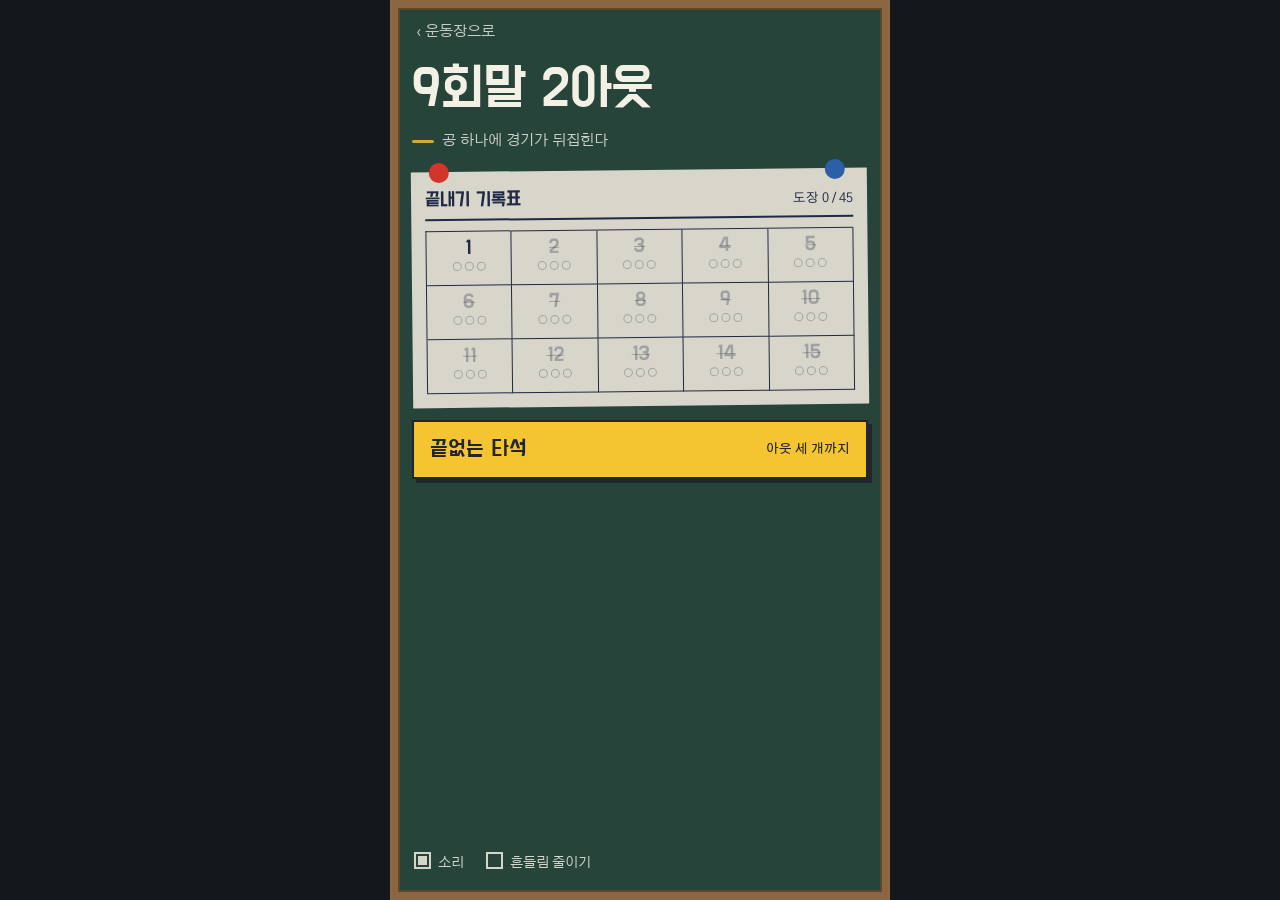
==== baseball.html @ 1e935be0 "방과 후 운동장: 프리킥, 야구, 농구 게임 세 가지 Co-Authored-By: Claude <noreply@anthropic.com>" ====
<!doctype html>
<html lang="ko">
<head>
<meta charset="utf-8">
<meta name="viewport" content="width=device-width,initial-scale=1,viewport-fit=cover,user-scalable=no">
<meta name="theme-color" content="#27443A">
<title>9회말 2아웃 · 방과 후 운동장</title>
<link rel="preconnect" href="https://fonts.googleapis.com">
<link rel="preconnect" href="https://fonts.gstatic.com" crossorigin>
<link href="https://fonts.googleapis.com/css2?family=Do+Hyeon&family=Gothic+A1:wght@500;700&display=swap" rel="stylesheet">
<link rel="stylesheet" href="common.css">
</head>
<body>
<div id="app"><canvas id="cv"></canvas><div id="ui"></div></div>
<script src="common.js"></script>
<script src="baseball.js"></script>
</body>
</html>
---- common.css ----
:root{
  --dirt:#CDAA7A; --turf:#3D7A58; --track:#A8503A; --lime:#F3F0E6;
  --board:#27443A; --boardD:#1B3029; --wood:#8A6642;
  --ink:#1F2A44; --paper:#D8D5CA; --yellow:#F4C531; --stamp:#D2362B; --dark:#20262B;
}
*{box-sizing:border-box;-webkit-tap-highlight-color:transparent}
html,body{margin:0;height:100%;background:#14181a;overscroll-behavior:none}
body{font-family:"Gothic A1",system-ui,sans-serif;color:var(--ink);display:flex;justify-content:center;
  touch-action:none;user-select:none;-webkit-user-select:none}
#app{position:relative;width:100%;max-width:500px;height:100vh;height:100dvh;overflow:hidden;background:var(--dirt)}
#cv{position:absolute;inset:0;width:100%;height:100%;display:block;touch-action:none}
#ui{position:absolute;inset:0;pointer-events:none}
#ui>*{pointer-events:auto}
button{font:inherit;color:inherit;cursor:pointer}
h1,.dh{font-family:"Do Hyeon","Gothic A1",sans-serif;font-weight:400}

/* 칠판 메뉴 */
.screen{position:absolute;inset:0;display:none;flex-direction:column;gap:14px;
  padding:calc(18px + env(safe-area-inset-top)) 22px calc(20px + env(safe-area-inset-bottom));
  overflow-y:auto;touch-action:pan-y}
.screen.on{display:flex}
.menu{background:var(--board);color:var(--lime);box-shadow:inset 0 0 0 8px var(--wood), inset 0 0 0 10px #5f4529}
.back{align-self:flex-start;color:var(--lime);text-decoration:none;font-size:15px;opacity:.8;padding:8px 4px;margin:-4px 0 -8px}
.back:focus-visible,.cell:focus-visible,.btn:focus-visible,.opt:focus-visible{outline:3px solid var(--yellow);outline-offset:2px}
.menu h1{font-size:clamp(40px,12vw,56px);line-height:1;margin:6px 0 0;letter-spacing:-.5px}
.menu .tag{margin:0;font-size:15px;opacity:.82}
.menu .tag::before{content:"";display:inline-block;width:22px;height:3px;background:var(--yellow);vertical-align:middle;margin-right:8px;border-radius:2px}

/* 갱지 기록표 */
.sheet{position:relative;background:var(--paper);color:var(--ink);padding:16px 14px 14px;margin-top:6px;transform:rotate(-.6deg)}
.mag{position:absolute;top:-9px;width:20px;height:20px;border-radius:50%}
.mag.m1{left:18px;background:var(--stamp)} .mag.m2{right:22px;background:#2B5FA8}
.sheet-head{display:flex;justify-content:space-between;align-items:baseline;border-bottom:2px solid var(--ink);padding-bottom:6px;margin-bottom:10px}
.sheet-head b{font-family:"Do Hyeon";font-weight:400;font-size:20px}
.sheet-head span{font-size:13px}
.grid{display:grid;grid-template-columns:repeat(5,1fr);border-left:1px solid var(--ink);border-top:1px solid var(--ink)}
.cell{background:none;border:0;border-right:1px solid var(--ink);border-bottom:1px solid var(--ink);
  min-height:54px;padding:5px 0 6px;display:flex;flex-direction:column;align-items:center;gap:4px}
.cell b{font-family:"Do Hyeon";font-weight:400;font-size:21px;line-height:1}
.cell.lock{color:rgba(31,42,68,.3);cursor:default}
.cell.lock b{text-decoration:line-through;text-decoration-thickness:1px}
.cell:not(.lock):active{background:rgba(31,42,68,.1)}
.dots{display:flex;gap:3px;height:9px}
.dots i{width:9px;height:9px;border-radius:50%;border:1.5px solid rgba(31,42,68,.28)}
.dots i.on{border-color:var(--stamp);background:var(--stamp)}

.btn{border:2px solid var(--dark);background:var(--lime);color:var(--dark);padding:13px 16px;font-size:17px;font-weight:700;
  box-shadow:4px 4px 0 var(--dark);display:flex;justify-content:space-between;align-items:center;gap:10px;text-align:left}
.btn b{font-family:"Do Hyeon";font-weight:400;font-size:23px}
.btn span{font-size:13px;font-weight:500}
.btn.main{background:var(--yellow)}
.btn:active{transform:translate(3px,3px);box-shadow:1px 1px 0 var(--dark)}
.btn.plain{background:none;border:0;box-shadow:none;text-decoration:underline;text-underline-offset:4px;font-weight:500;font-size:15px;padding:10px 6px;justify-content:center}
.opts{display:flex;gap:18px;margin-top:auto;padding-top:6px}
.opt{background:none;border:0;color:var(--lime);font-size:14px;padding:8px 2px;opacity:.85}
.opt::before{content:"";display:inline-block;width:13px;height:13px;border:2px solid var(--lime);margin-right:7px;vertical-align:-2px}
.opt.on::before{background:var(--lime);box-shadow:inset 0 0 0 2px var(--board)}

/* 경기 중 */
#bPause{position:absolute;top:calc(10px + env(safe-area-inset-top));right:12px;width:44px;height:44px;background:var(--dark);
  border:0;display:none;align-items:center;justify-content:center;gap:6px}
#bPause.on{display:flex}
#bPause i{width:5px;height:16px;background:var(--lime)}

/* 결과 쪽지 */
.slipwrap{position:absolute;inset:0;display:none;align-items:flex-end;background:rgba(20,24,26,.45)}
.slipwrap.on{display:flex}
.slip{width:100%;background:var(--paper);padding:22px 22px calc(22px + env(safe-area-inset-bottom));
  border-top:3px solid var(--ink);animation:up .28s cubic-bezier(.2,.8,.2,1)}
@keyframes up{from{transform:translateY(100%)}to{transform:none}}
.slip h2{font-family:"Do Hyeon";font-weight:400;font-size:38px;margin:0;line-height:1.05}
.slip p{margin:6px 0 0;font-size:15px;line-height:1.5}
.slip .new{display:inline-block;background:var(--stamp);color:#fff;font-size:12px;font-weight:700;padding:2px 7px;margin-left:8px;vertical-align:6px;transform:rotate(-4deg)}
.stamps{display:flex;gap:12px;margin:16px 0 4px}
.stamps i{width:58px;height:58px;border-radius:50%;border:2px dashed rgba(31,42,68,.3);display:grid;place-items:center}
.stamps i.on{border:3px solid var(--stamp);animation:stamp .22s cubic-bezier(.2,.8,.2,1) both}
.stamps i.on::after{content:"";width:34px;height:34px;background:var(--stamp);
  clip-path:polygon(50% 0,61% 35%,98% 35%,68% 57%,79% 91%,50% 70%,21% 91%,32% 57%,2% 35%,39% 35%)}
.stamps i:nth-child(1){transform:rotate(-9deg)} .stamps i:nth-child(2){transform:rotate(5deg)} .stamps i:nth-child(3){transform:rotate(-3deg)}
.stamps i.on:nth-child(2){animation-delay:.28s} .stamps i.on:nth-child(3){animation-delay:.56s}
@keyframes stamp{from{scale:1.9;opacity:0}to{scale:1;opacity:1}}
.slip .row{display:flex;flex-direction:column;gap:10px;margin-top:18px}
@media (prefers-reduced-motion:reduce){.slip,.stamps i.on{animation:none}}
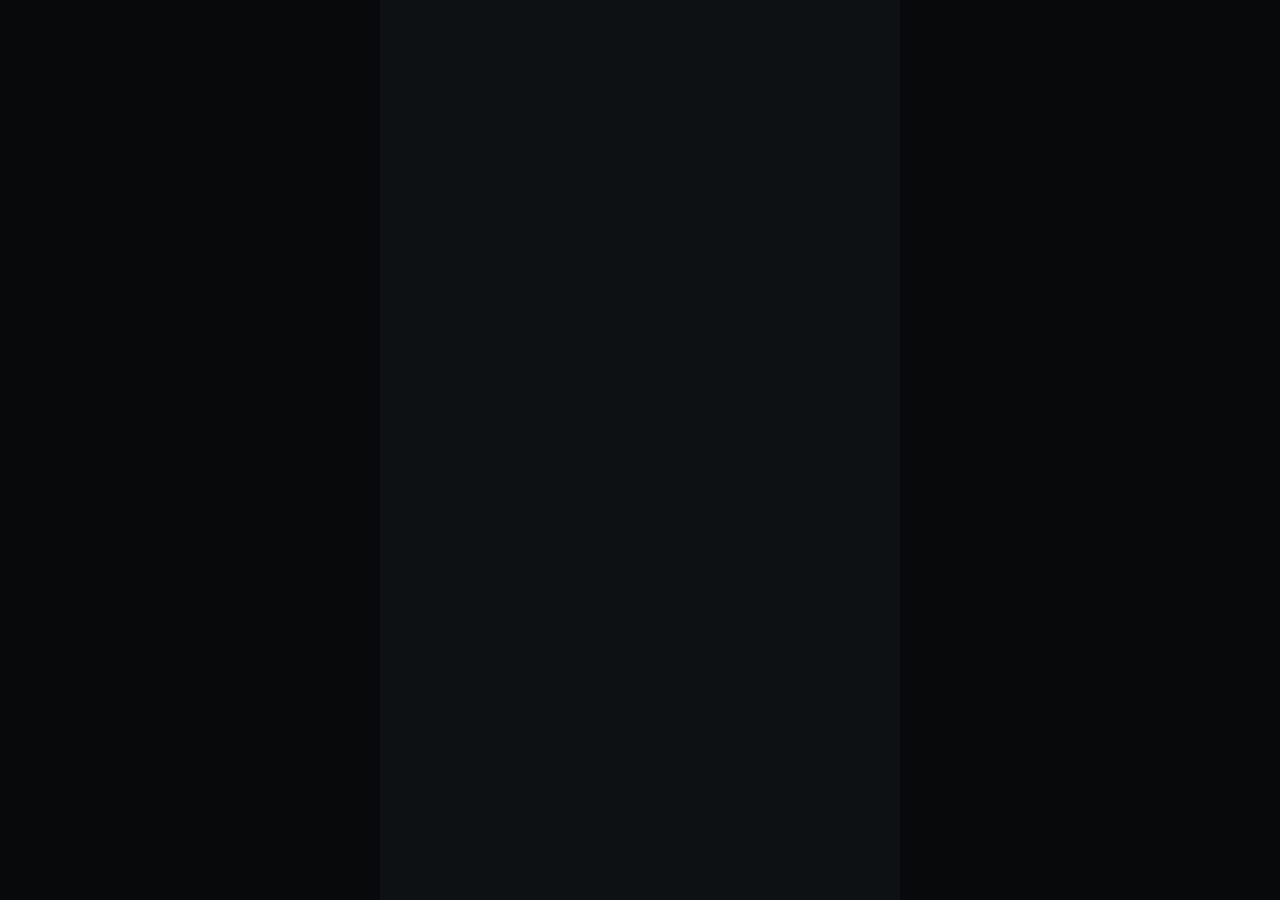
==== commit 42b875d5: "3D로 다시 만듦: 포수 뒤 시점 야구, 슛 미터 농구, 경기장 프리킥 - engine3d.js: three.js 렌더러, 관절 선수 모델과 IK, 관중, 광고판 - 야구: ABS" ====
--- a/baseball.html
+++ b/baseball.html
@@ -3,16 +3,17 @@
 <head>
 <meta charset="utf-8">
 <meta name="viewport" content="width=device-width,initial-scale=1,viewport-fit=cover,user-scalable=no">
-<meta name="theme-color" content="#27443A">
-<title>9회말 2아웃 · 방과 후 운동장</title>
+<meta name="theme-color" content="#0E1114">
+<title>9회말 2아웃 · 승부처</title>
 <link rel="preconnect" href="https://fonts.googleapis.com">
 <link rel="preconnect" href="https://fonts.gstatic.com" crossorigin>
-<link href="https://fonts.googleapis.com/css2?family=Do+Hyeon&family=Gothic+A1:wght@500;700&display=swap" rel="stylesheet">
+<link href="https://fonts.googleapis.com/css2?family=Barlow+Condensed:wght@600;700&family=Black+Han+Sans&family=IBM+Plex+Sans+KR:wght@500;700&display=swap" rel="stylesheet">
 <link rel="stylesheet" href="common.css">
+<script type="importmap">{ "imports": { "three": "https://cdn.jsdelivr.net/npm/three@0.186.0/build/three.module.js", "three/addons/": "https://cdn.jsdelivr.net/npm/three@0.186.0/examples/jsm/" } }</script>
 </head>
-<body>
-<div id="app"><canvas id="cv"></canvas><div id="ui"></div></div>
+<body class="bb">
+<div id="app"><canvas id="cv"></canvas><canvas id="hud"></canvas><div id="ctl"></div><div id="ui"></div></div>
 <script src="common.js"></script>
-<script src="baseball.js"></script>
+<script type="module" src="baseball.js"></script>
 </body>
 </html>
--- a/common.css
+++ b/common.css
@@ -1,83 +1,89 @@
 :root{
-  --dirt:#CDAA7A; --turf:#3D7A58; --track:#A8503A; --lime:#F3F0E6;
-  --board:#27443A; --boardD:#1B3029; --wood:#8A6642;
-  --ink:#1F2A44; --paper:#D8D5CA; --yellow:#F4C531; --stamp:#D2362B; --dark:#20262B;
+  --ink:#0E1114; --panel:#171B20; --panel2:#1F252B; --line:#2C343B; --paper:#F3F2EE; --mute:#A3ABB3;
+  --hi:#FFD23F; --red:#D7262E; --acc:#FFD23F;
 }
+body.bb{--acc:#E23A3A} body.hp{--acc:#F07A26} body.fk{--acc:#3DBA6A}
 *{box-sizing:border-box;-webkit-tap-highlight-color:transparent}
-html,body{margin:0;height:100%;background:#14181a;overscroll-behavior:none}
-body{font-family:"Gothic A1",system-ui,sans-serif;color:var(--ink);display:flex;justify-content:center;
+html,body{margin:0;height:100%;background:#07090B;overscroll-behavior:none}
+body{font-family:"IBM Plex Sans KR",system-ui,sans-serif;color:var(--paper);display:flex;justify-content:center;
   touch-action:none;user-select:none;-webkit-user-select:none}
-#app{position:relative;width:100%;max-width:500px;height:100vh;height:100dvh;overflow:hidden;background:var(--dirt)}
-#cv{position:absolute;inset:0;width:100%;height:100%;display:block;touch-action:none}
+#app{position:relative;width:100%;max-width:520px;height:100vh;height:100dvh;overflow:hidden;background:var(--ink)}
+#cv,#hud{position:absolute;inset:0;width:100%;height:100%;display:block;touch-action:none}
 #ui{position:absolute;inset:0;pointer-events:none}
 #ui>*{pointer-events:auto}
 button{font:inherit;color:inherit;cursor:pointer}
-h1,.dh{font-family:"Do Hyeon","Gothic A1",sans-serif;font-weight:400}
+h1,.dh{font-family:"Black Han Sans","IBM Plex Sans KR",sans-serif;font-weight:400}
+.num{font-family:"Barlow Condensed",sans-serif;font-weight:700}
 
-/* 칠판 메뉴 */
-.screen{position:absolute;inset:0;display:none;flex-direction:column;gap:14px;
-  padding:calc(18px + env(safe-area-inset-top)) 22px calc(20px + env(safe-area-inset-bottom));
+/* 메뉴: 경기장 화면 위에 깔리는 중계 그래픽 */
+.screen{position:absolute;inset:0;display:none;flex-direction:column;gap:12px;
+  padding:calc(16px + env(safe-area-inset-top)) 18px calc(18px + env(safe-area-inset-bottom));
   overflow-y:auto;touch-action:pan-y}
 .screen.on{display:flex}
-.menu{background:var(--board);color:var(--lime);box-shadow:inset 0 0 0 8px var(--wood), inset 0 0 0 10px #5f4529}
-.back{align-self:flex-start;color:var(--lime);text-decoration:none;font-size:15px;opacity:.8;padding:8px 4px;margin:-4px 0 -8px}
-.back:focus-visible,.cell:focus-visible,.btn:focus-visible,.opt:focus-visible{outline:3px solid var(--yellow);outline-offset:2px}
-.menu h1{font-size:clamp(40px,12vw,56px);line-height:1;margin:6px 0 0;letter-spacing:-.5px}
-.menu .tag{margin:0;font-size:15px;opacity:.82}
-.menu .tag::before{content:"";display:inline-block;width:22px;height:3px;background:var(--yellow);vertical-align:middle;margin-right:8px;border-radius:2px}
+.menu{background:linear-gradient(180deg,rgba(7,9,11,.15) 0%,rgba(7,9,11,.55) 26%,rgba(7,9,11,.94) 46%,#07090B 70%)}
+.back{align-self:flex-start;color:var(--paper);text-decoration:none;font-size:14px;font-weight:700;padding:8px 10px;margin:-4px 0 0 -10px;
+  background:rgba(7,9,11,.5)}
+.back:focus-visible,.cell:focus-visible,.btn:focus-visible,.opt:focus-visible,.ctl:focus-visible{outline:3px solid var(--hi);outline-offset:2px}
+.menu h1{font-size:clamp(44px,13vw,64px);line-height:.95;margin:auto 0 0;letter-spacing:-.5px;text-shadow:0 2px 18px rgba(0,0,0,.6)}
+.menu .tag{margin:0 0 4px;font-size:15px;font-weight:700;color:#DDE1E4;display:flex;align-items:center;gap:10px}
+.menu .tag::before{content:"";width:5px;height:18px;background:var(--acc)}
 
-/* 갱지 기록표 */
-.sheet{position:relative;background:var(--paper);color:var(--ink);padding:16px 14px 14px;margin-top:6px;transform:rotate(-.6deg)}
-.mag{position:absolute;top:-9px;width:20px;height:20px;border-radius:50%}
-.mag.m1{left:18px;background:var(--stamp)} .mag.m2{right:22px;background:#2B5FA8}
-.sheet-head{display:flex;justify-content:space-between;align-items:baseline;border-bottom:2px solid var(--ink);padding-bottom:6px;margin-bottom:10px}
-.sheet-head b{font-family:"Do Hyeon";font-weight:400;font-size:20px}
-.sheet-head span{font-size:13px}
-.grid{display:grid;grid-template-columns:repeat(5,1fr);border-left:1px solid var(--ink);border-top:1px solid var(--ink)}
-.cell{background:none;border:0;border-right:1px solid var(--ink);border-bottom:1px solid var(--ink);
-  min-height:54px;padding:5px 0 6px;display:flex;flex-direction:column;align-items:center;gap:4px}
-.cell b{font-family:"Do Hyeon";font-weight:400;font-size:21px;line-height:1}
-.cell.lock{color:rgba(31,42,68,.3);cursor:default}
-.cell.lock b{text-decoration:line-through;text-decoration-thickness:1px}
-.cell:not(.lock):active{background:rgba(31,42,68,.1)}
-.dots{display:flex;gap:3px;height:9px}
-.dots i{width:9px;height:9px;border-radius:50%;border:1.5px solid rgba(31,42,68,.28)}
-.dots i.on{border-color:var(--stamp);background:var(--stamp)}
+.sheet{background:var(--panel);border-top:3px solid var(--acc);padding:12px 12px 12px}
+.sheet-head{display:flex;justify-content:space-between;align-items:baseline;margin-bottom:10px}
+.sheet-head b{font-family:"Black Han Sans";font-weight:400;font-size:19px}
+.sheet-head span{font-family:"Barlow Condensed";font-weight:700;font-size:18px;color:var(--hi)}
+.grid{display:grid;grid-template-columns:repeat(5,1fr);gap:5px}
+.cell{background:var(--panel2);border:0;min-height:52px;padding:6px 0 7px;display:flex;flex-direction:column;align-items:center;gap:5px}
+.cell b{font-family:"Barlow Condensed";font-weight:700;font-size:23px;line-height:1}
+.cell.lock{opacity:.32;cursor:default}
+.cell:not(.lock):active{background:var(--line)}
+.dots{display:flex;gap:3px;height:8px}
+.dots i{width:8px;height:8px;background:#3A434B;transform:rotate(45deg) scale(.8)}
+.dots i.on{background:var(--hi)}
 
-.btn{border:2px solid var(--dark);background:var(--lime);color:var(--dark);padding:13px 16px;font-size:17px;font-weight:700;
-  box-shadow:4px 4px 0 var(--dark);display:flex;justify-content:space-between;align-items:center;gap:10px;text-align:left}
-.btn b{font-family:"Do Hyeon";font-weight:400;font-size:23px}
-.btn span{font-size:13px;font-weight:500}
-.btn.main{background:var(--yellow)}
-.btn:active{transform:translate(3px,3px);box-shadow:1px 1px 0 var(--dark)}
-.btn.plain{background:none;border:0;box-shadow:none;text-decoration:underline;text-underline-offset:4px;font-weight:500;font-size:15px;padding:10px 6px;justify-content:center}
-.opts{display:flex;gap:18px;margin-top:auto;padding-top:6px}
-.opt{background:none;border:0;color:var(--lime);font-size:14px;padding:8px 2px;opacity:.85}
-.opt::before{content:"";display:inline-block;width:13px;height:13px;border:2px solid var(--lime);margin-right:7px;vertical-align:-2px}
-.opt.on::before{background:var(--lime);box-shadow:inset 0 0 0 2px var(--board)}
+.btn{border:0;background:var(--panel2);color:var(--paper);padding:14px 16px;font-size:16px;font-weight:700;
+  display:flex;justify-content:space-between;align-items:center;gap:10px;text-align:left;border-left:5px solid var(--line)}
+.btn b{font-family:"Black Han Sans";font-weight:400;font-size:22px}
+.btn span{font-size:13px;font-weight:700;color:var(--mute)}
+.btn.main{background:var(--paper);color:var(--ink);border-left-color:var(--acc)}
+.btn.main span{color:#4A525A}
+.btn:active{filter:brightness(.88)}
+.btn.plain{background:none;border:0;text-decoration:underline;text-underline-offset:4px;font-weight:700;font-size:15px;padding:10px 6px;justify-content:center;color:var(--mute)}
+.opts{display:flex;gap:18px;padding-top:2px}
+.opt{background:none;border:0;color:var(--mute);font-size:14px;font-weight:700;padding:8px 2px}
+.opt::before{content:"";display:inline-block;width:12px;height:12px;border:2px solid var(--mute);margin-right:7px;vertical-align:-1px}
+.opt.on{color:var(--paper)} .opt.on::before{background:var(--acc);border-color:var(--acc)}
 
 /* 경기 중 */
-#bPause{position:absolute;top:calc(10px + env(safe-area-inset-top));right:12px;width:44px;height:44px;background:var(--dark);
-  border:0;display:none;align-items:center;justify-content:center;gap:6px}
+#bPause{position:absolute;top:calc(10px + env(safe-area-inset-top));right:10px;width:42px;height:42px;background:rgba(12,14,17,.8);
+  border:0;display:none;align-items:center;justify-content:center;gap:5px}
 #bPause.on{display:flex}
-#bPause i{width:5px;height:16px;background:var(--lime)}
+#bPause i{width:4px;height:15px;background:var(--paper)}
+#ctl{position:absolute;inset:0;pointer-events:none;display:none}
+body.playing #ctl{display:block}
+.ctl{position:absolute;pointer-events:auto;border:0;background:rgba(12,14,17,.72);color:var(--paper);font-weight:700}
+.ctl.big{width:96px;height:96px;border-radius:50%;right:18px;bottom:calc(26px + env(safe-area-inset-bottom));
+  font-family:"Black Han Sans";font-weight:400;font-size:22px;box-shadow:inset 0 0 0 3px rgba(243,242,238,.55)}
+.ctl.big.down{background:var(--acc);color:var(--ink);box-shadow:none;transform:scale(.94)}
+.ctl.big.off{opacity:.35}
+.ctl.small{left:14px;bottom:calc(30px + env(safe-area-inset-bottom));padding:10px 12px;font-size:14px;min-width:92px;text-align:left}
+.ctl.small small{display:block;font-size:11px;color:var(--mute);font-weight:700}
 
-/* 결과 쪽지 */
-.slipwrap{position:absolute;inset:0;display:none;align-items:flex-end;background:rgba(20,24,26,.45)}
+/* 결과: 하단 중계 자막 */
+.slipwrap{position:absolute;inset:0;display:none;align-items:flex-end;background:linear-gradient(180deg,rgba(7,9,11,0) 30%,rgba(7,9,11,.75))}
 .slipwrap.on{display:flex}
-.slip{width:100%;background:var(--paper);padding:22px 22px calc(22px + env(safe-area-inset-bottom));
-  border-top:3px solid var(--ink);animation:up .28s cubic-bezier(.2,.8,.2,1)}
+.slip{width:100%;background:var(--panel);padding:20px 20px calc(20px + env(safe-area-inset-bottom));
+  border-top:4px solid var(--acc);animation:up .28s cubic-bezier(.2,.8,.2,1)}
 @keyframes up{from{transform:translateY(100%)}to{transform:none}}
-.slip h2{font-family:"Do Hyeon";font-weight:400;font-size:38px;margin:0;line-height:1.05}
-.slip p{margin:6px 0 0;font-size:15px;line-height:1.5}
-.slip .new{display:inline-block;background:var(--stamp);color:#fff;font-size:12px;font-weight:700;padding:2px 7px;margin-left:8px;vertical-align:6px;transform:rotate(-4deg)}
-.stamps{display:flex;gap:12px;margin:16px 0 4px}
-.stamps i{width:58px;height:58px;border-radius:50%;border:2px dashed rgba(31,42,68,.3);display:grid;place-items:center}
-.stamps i.on{border:3px solid var(--stamp);animation:stamp .22s cubic-bezier(.2,.8,.2,1) both}
-.stamps i.on::after{content:"";width:34px;height:34px;background:var(--stamp);
-  clip-path:polygon(50% 0,61% 35%,98% 35%,68% 57%,79% 91%,50% 70%,21% 91%,32% 57%,2% 35%,39% 35%)}
-.stamps i:nth-child(1){transform:rotate(-9deg)} .stamps i:nth-child(2){transform:rotate(5deg)} .stamps i:nth-child(3){transform:rotate(-3deg)}
+.slip h2{font-family:"Black Han Sans";font-weight:400;font-size:36px;margin:0;line-height:1.05}
+.slip p{margin:6px 0 0;font-size:15px;line-height:1.5;color:#C9CDD1}
+.slip .new{display:inline-block;background:var(--hi);color:var(--ink);font-size:12px;font-weight:700;padding:3px 7px;margin-left:10px;vertical-align:8px;font-family:"IBM Plex Sans KR"}
+.stamps{display:flex;gap:10px;margin:14px 0 2px}
+.stamps i{width:46px;height:46px;background:var(--panel2);display:grid;place-items:center}
+.stamps i.on{background:var(--hi);animation:stamp .26s cubic-bezier(.2,.8,.2,1) both}
+.stamps i.on::after{content:"";width:26px;height:26px;
+  background:url("data:image/svg+xml,%3Csvg xmlns='http://www.w3.org/2000/svg' viewBox='0 0 100 100'%3E%3Cpath fill='%230E1114' d='M50 0 61 35H98L68 57 79 91 50 70 21 91 32 57 2 35H39Z'/%3E%3C/svg%3E") center/contain no-repeat}
 .stamps i.on:nth-child(2){animation-delay:.28s} .stamps i.on:nth-child(3){animation-delay:.56s}
-@keyframes stamp{from{scale:1.9;opacity:0}to{scale:1;opacity:1}}
-.slip .row{display:flex;flex-direction:column;gap:10px;margin-top:18px}
+@keyframes stamp{from{scale:1.6;opacity:0}to{scale:1;opacity:1}}
+.slip .row{display:flex;flex-direction:column;gap:8px;margin-top:16px}
 @media (prefers-reduced-motion:reduce){.slip,.stamps i.on{animation:none}}
